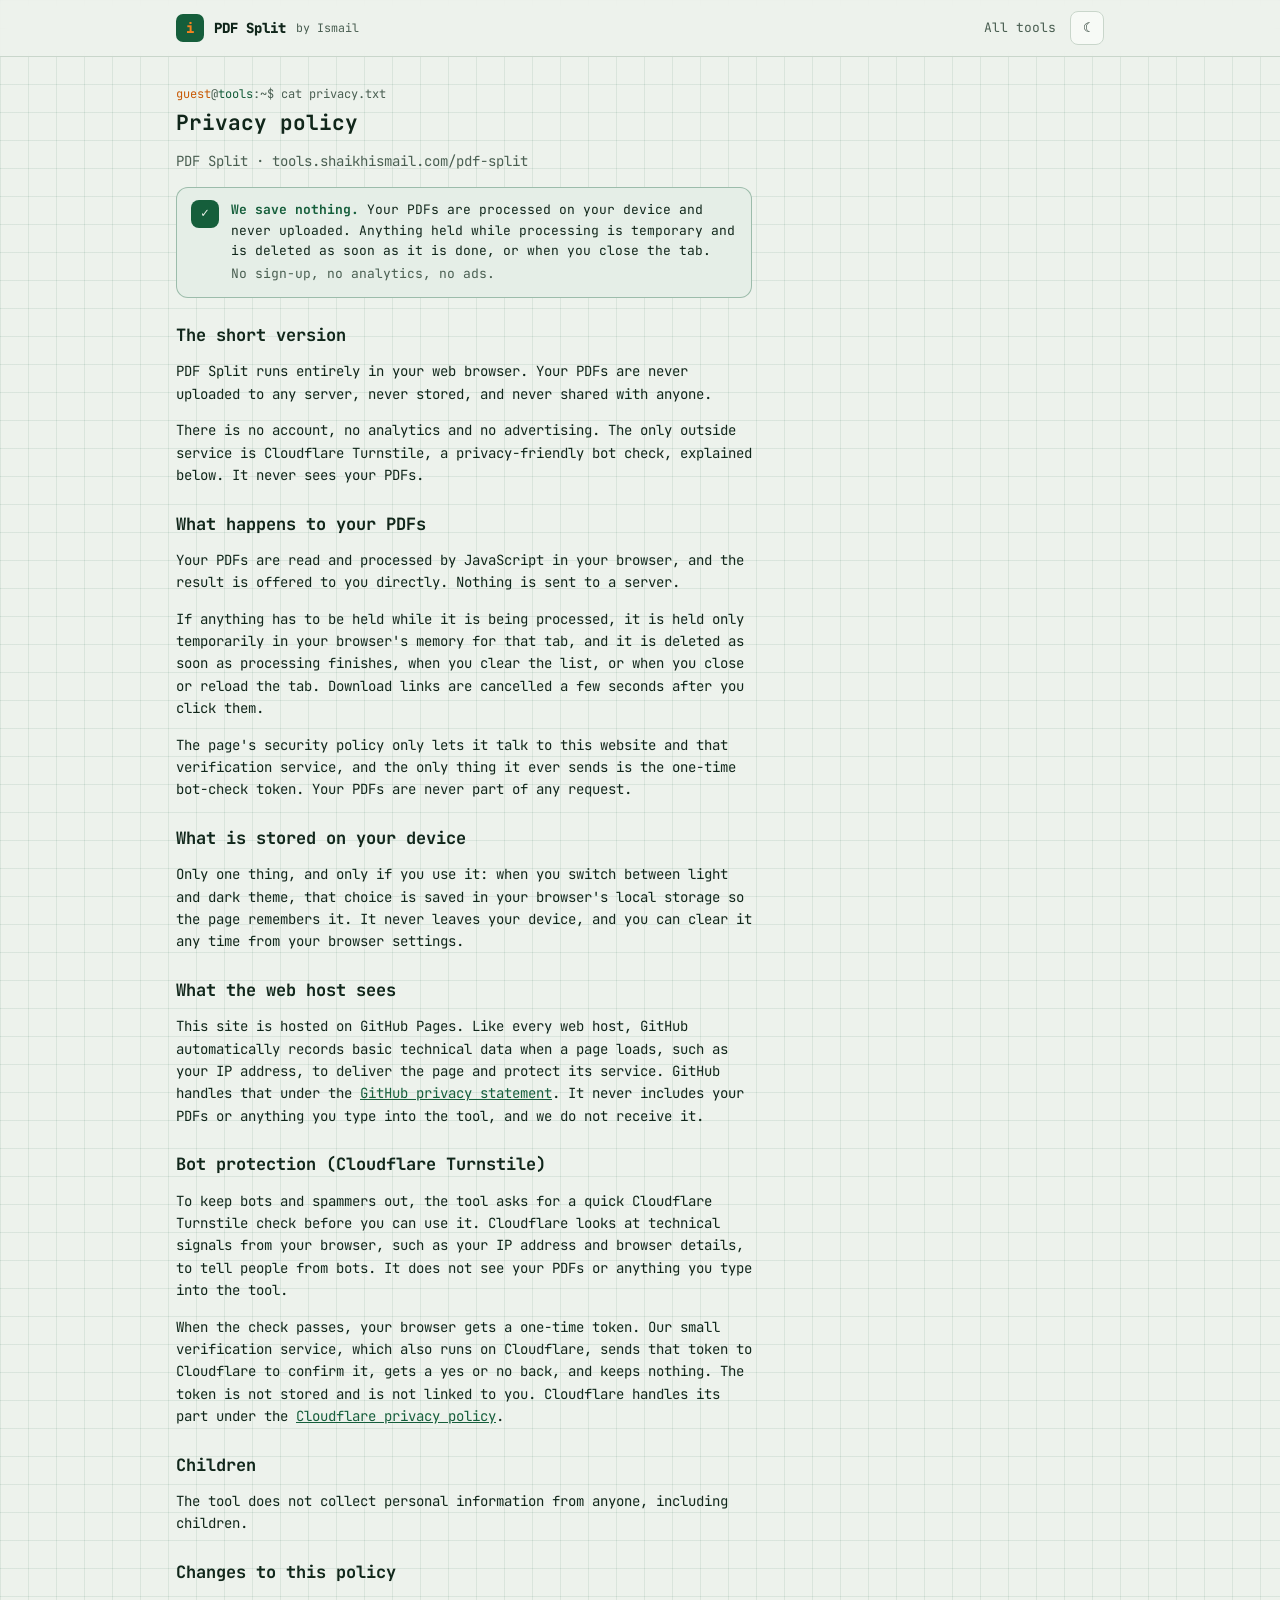
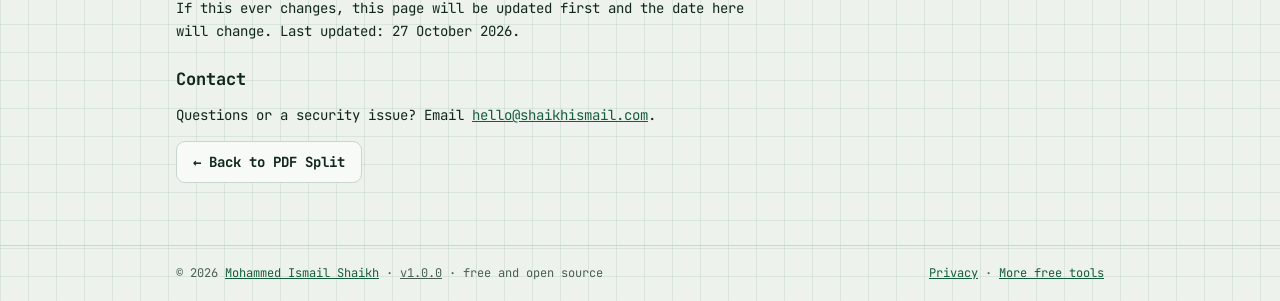
==== public/privacy.html @ 9765d932 "Start PDF Split" ====
<!doctype html>
<html lang="en">
<head>
<meta charset="utf-8">
<meta http-equiv="Content-Security-Policy" content="default-src 'none'; script-src 'self' https://challenges.cloudflare.com; frame-src https://challenges.cloudflare.com; style-src 'self' 'unsafe-inline'; img-src 'self' data: blob:; font-src 'self'; connect-src 'self' https://*.workers.dev; form-action 'none'; base-uri 'none'">
<meta name="referrer" content="strict-origin-when-cross-origin">
<meta name="viewport" content="width=device-width, initial-scale=1">
<title>Privacy — PDF Split</title>
<meta name="description" content="Privacy policy for PDF Split: nothing you use it with is uploaded, saved or tracked.">
<link rel="canonical" href="https://tools.shaikhismail.com/pdf-split/privacy.html">
<link rel="icon" href="data:image/svg+xml,<svg xmlns='http://www.w3.org/2000/svg' viewBox='0 0 100 100'><rect width='100' height='100' rx='22' fill='%23155E3B'/><text x='50' y='68' font-size='58' text-anchor='middle' fill='%23F5821F' font-family='monospace' font-weight='bold'>i</text></svg>">
<link rel="stylesheet" href="assets/css/tool.css?v=1.0.0">
</head>
<body>
<header class="top">
  <div class="wrap">
    <a class="brand" href="https://shaikhismail.com/"><span class="logo">i</span>PDF Split <small>by Ismail</small></a>
    <nav>
      <a class="hide-sm" href="/">All tools</a>
      <button class="theme-btn" id="themeBtn" type="button" aria-label="Toggle theme">☾</button>
    </nav>
  </div>
</header>

<main>
  <div class="wrap">
    <article class="prose">
      <div class="prompt" aria-hidden="true"><span class="u">guest</span>@<span class="d">tools</span>:~$ cat privacy.txt</div>
      <h1>Privacy policy</h1>
      <p class="muted">PDF Split · tools.shaikhismail.com/pdf-split</p>
      <div class="notice" role="note"><span class="ico" aria-hidden="true">✓</span><div><strong>We save nothing.</strong> Your PDFs are processed on your device and never uploaded. Anything held while processing is temporary and is deleted as soon as it is done, or when you close the tab.<p>No sign-up, no analytics, no ads.</p></div></div>
<h2>The short version</h2>
<p>PDF Split runs entirely in your web browser. Your PDFs are never uploaded to any server, never stored, and never shared with anyone.</p>
<p>There is no account, no analytics and no advertising. The only outside service is Cloudflare Turnstile, a privacy-friendly bot check, explained below. It never sees your PDFs.</p>
<h2>What happens to your PDFs</h2>
<p>Your PDFs are read and processed by JavaScript in your browser, and the result is offered to you directly. Nothing is sent to a server.</p>
<p>If anything has to be held while it is being processed, it is held only temporarily in your browser's memory for that tab, and it is deleted as soon as processing finishes, when you clear the list, or when you close or reload the tab. Download links are cancelled a few seconds after you click them.</p>
<p>The page's security policy only lets it talk to this website and that verification service, and the only thing it ever sends is the one-time bot-check token. Your PDFs are never part of any request.</p>
<h2>What is stored on your device</h2>
<p>Only one thing, and only if you use it: when you switch between light and dark theme, that choice is saved in your browser's local storage so the page remembers it. It never leaves your device, and you can clear it any time from your browser settings.</p>
<h2>What the web host sees</h2>
<p>This site is hosted on GitHub Pages. Like every web host, GitHub automatically records basic technical data when a page loads, such as your IP address, to deliver the page and protect its service. GitHub handles that under the <a href="https://docs.github.com/en/site-policy/privacy-policies/github-general-privacy-statement" rel="noopener">GitHub privacy statement</a>. It never includes your PDFs or anything you type into the tool, and we do not receive it.</p>
<h2>Bot protection (Cloudflare Turnstile)</h2>
<p>To keep bots and spammers out, the tool asks for a quick Cloudflare Turnstile check before you can use it. Cloudflare looks at technical signals from your browser, such as your IP address and browser details, to tell people from bots. It does not see your PDFs or anything you type into the tool.</p>
<p>When the check passes, your browser gets a one-time token. Our small verification service, which also runs on Cloudflare, sends that token to Cloudflare to confirm it, gets a yes or no back, and keeps nothing. The token is not stored and is not linked to you. Cloudflare handles its part under the <a href="https://www.cloudflare.com/privacypolicy/" rel="noopener">Cloudflare privacy policy</a>.</p>
<h2>Children</h2>
<p>The tool does not collect personal information from anyone, including children.</p>
<h2>Changes to this policy</h2>
<p>If this ever changes, this page will be updated first and the date here will change. Last updated: 27 October 2026.</p>
<h2>Contact</h2>
<p>Questions or a security issue? Email <a href="mailto:hello@shaikhismail.com">hello@shaikhismail.com</a>.</p>
      <p><a class="btn" href="./">← Back to PDF Split</a></p>
    </article>
  </div>
</main>

<footer class="foot">
  <div class="wrap">
    <span>&copy; <span id="yr">2026</span> <a href="https://shaikhismail.com/">Mohammed Ismail Shaikh</a> · <a class="ver" id="ver" href="https://github.com/mdism/pdf-split/blob/main/CHANGELOG.md" target="_blank" rel="noopener" title="What changed in this version">v1.0.0</a> · free and open source</span>
    <span><a href="privacy.html">Privacy</a> · <a href="/">More free tools</a></span>
  </div>
</footer>

<script src="assets/js/common.js?v=1.0.0"></script>
</body>
</html>
---- public/assets/css/tool.css ----
/* Shared styles for the shaikhismail.com free tools.
   Same tokens as the main site: sage paper + forest ink, mint in dark mode, orange for actions. */

/* Font is served from this site (no Google Fonts), so no visitor data goes to a third party. */
@font-face { font-family: 'JetBrains Mono'; font-style: normal; font-weight: 400; font-display: swap; src: url('../fonts/jetbrains-mono-latin-400-normal.woff2') format('woff2'); }
@font-face { font-family: 'JetBrains Mono'; font-style: normal; font-weight: 500; font-display: swap; src: url('../fonts/jetbrains-mono-latin-500-normal.woff2') format('woff2'); }
@font-face { font-family: 'JetBrains Mono'; font-style: normal; font-weight: 700; font-display: swap; src: url('../fonts/jetbrains-mono-latin-700-normal.woff2') format('woff2'); }
@font-face { font-family: 'JetBrains Mono'; font-style: normal; font-weight: 800; font-display: swap; src: url('../fonts/jetbrains-mono-latin-800-normal.woff2') format('woff2'); }

/* ============ TOKENS ============ */
:root {
  --bg:        #EDF2EC;
  --bg-alt:    #E2EADF;
  --surface:   #F7FAF6;
  --ink:       #10261A;
  --ink-soft:  #4A5F52;
  --line:      #C9D6CB;
  --green:     #155E3B;
  --green-2:   #1F8A57;
  --orange:    #C85A06;
  --orange-ink:#FFFFFF;
  --danger:    #B42318;
  --grid:      rgba(21, 94, 59, .09);
  --font:      'JetBrains Mono', ui-monospace, 'SFMono-Regular', Menlo, Consolas, 'DejaVu Sans Mono', monospace;
  color-scheme: light;
}
@media (prefers-color-scheme: dark) {
  :root:not([data-theme="light"]) {
    --bg:        #0E1A14;
    --bg-alt:    #12221A;
    --surface:   #152A1F;
    --ink:       #E3EFE6;
    --ink-soft:  #93AB9C;
    --line:      #25402F;
    --green:     #5FD39A;
    --green-2:   #3FB57C;
    --orange:    #FF9A3D;
    --orange-ink:#1A0F05;
    --danger:    #FF8A7A;
    --grid:      rgba(95, 211, 154, .07);
    color-scheme: dark;
  }
}
:root[data-theme="dark"] {
  --bg:        #0E1A14;
  --bg-alt:    #12221A;
  --surface:   #152A1F;
  --ink:       #E3EFE6;
  --ink-soft:  #93AB9C;
  --line:      #25402F;
  --green:     #5FD39A;
  --green-2:   #3FB57C;
  --orange:    #FF9A3D;
  --orange-ink:#1A0F05;
  --danger:    #FF8A7A;
  --grid:      rgba(95, 211, 154, .07);
  color-scheme: dark;
}

/* ============ BASE ============ */
*, *::before, *::after { box-sizing: border-box; }
html { -webkit-text-size-adjust: 100%; }
body {
  margin: 0; min-height: 100vh; display: flex; flex-direction: column;
  font-family: var(--font); font-size: 14px; line-height: 1.6;
  color: var(--ink); background-color: var(--bg);
  background-image: linear-gradient(var(--grid) 1px, transparent 1px), linear-gradient(90deg, var(--grid) 1px, transparent 1px);
  background-size: 28px 28px;
}
a { color: var(--green); }
h1, h2, h3 { line-height: 1.25; margin: 0 0 .4em; }
.wrap { width: 100%; max-width: 960px; margin: 0 auto; padding: 0 16px; }
.muted { color: var(--ink-soft); }
.sr-only { position: absolute; width: 1px; height: 1px; overflow: hidden; clip: rect(0 0 0 0); white-space: nowrap; }
:focus-visible { outline: 2px solid var(--orange); outline-offset: 2px; }

/* ============ HEADER / FOOTER ============ */
.top { border-bottom: 1px solid var(--line); background: color-mix(in srgb, var(--bg) 88%, transparent); backdrop-filter: blur(6px); position: sticky; top: 0; z-index: 10; }
.top .wrap { display: flex; align-items: center; justify-content: space-between; gap: 12px; height: 56px; }
.brand { display: flex; align-items: center; gap: 10px; text-decoration: none; color: var(--ink); font-weight: 800; }
.brand .logo { width: 28px; height: 28px; border-radius: 7px; background: #155E3B; color: #F5821F; display: grid; place-items: center; font-weight: 800; }
.brand small { font-weight: 400; color: var(--ink-soft); }
.top nav { display: flex; align-items: center; gap: 14px; font-size: 13px; }
.top nav a { text-decoration: none; color: var(--ink-soft); }
.top nav a:hover { color: var(--green); }
.theme-btn { border: 1px solid var(--line); background: var(--surface); color: var(--ink); border-radius: 8px; width: 34px; height: 34px; cursor: pointer; font: inherit; }
main { flex: 1; padding: 28px 0 48px; }
.foot { border-top: 1px solid var(--line); padding: 18px 0; font-size: 12px; color: var(--ink-soft); }
.foot .wrap { display: flex; flex-wrap: wrap; justify-content: space-between; gap: 8px; }

/* ============ PAGE PIECES ============ */
.prompt { font-size: 12px; color: var(--ink-soft); margin-bottom: 6px; }
.prompt .u { color: var(--orange); } .prompt .d { color: var(--green); }
.lead { color: var(--ink-soft); margin: 0 0 22px; max-width: 64ch; }
.card { background: var(--surface); border: 1px solid var(--line); border-radius: 12px; padding: 18px; }
.stack > * + * { margin-top: 16px; }
.grid-2 { display: grid; grid-template-columns: repeat(auto-fit, minmax(260px, 1fr)); gap: 16px; }
.notice { display: flex; gap: 12px; align-items: flex-start; background: color-mix(in srgb, var(--green) 8%, var(--surface)); border: 1px solid color-mix(in srgb, var(--green) 35%, transparent); border-radius: 12px; padding: 12px 14px; font-size: 13px; max-width: 72ch; }
.notice .ico { flex: none; width: 28px; height: 28px; border-radius: 8px; display: grid; place-items: center; background: var(--green); color: var(--bg); font-weight: 800; }
.notice strong { color: var(--green); }
.notice p { margin: 2px 0 0; color: var(--ink-soft); }
.gate { display: flex; flex-wrap: wrap; gap: 8px 16px; align-items: center; background: var(--surface); border: 1px dashed var(--line); border-radius: 12px; padding: 12px 14px; }
.gate .gate-title { font-size: 13px; font-weight: 700; }
.gate .gate-state { font-size: 12px; color: var(--ink-soft); flex-basis: 100%; }
.gate .gate-widget { min-height: 65px; }
[data-gated].locked { opacity: .45; filter: grayscale(.4); pointer-events: none; user-select: none; }
.ver { color: inherit; }
.prose { max-width: 72ch; }
.prose h2 { font-size: 17px; margin-top: 1.6em; }
.prose li + li { margin-top: 4px; }

/* Drop zone */
.drop { display: block; border: 2px dashed var(--line); border-radius: 12px; padding: 28px 16px; text-align: center; cursor: pointer; background: var(--surface); transition: border-color .15s, background .15s; }
.drop:hover, .drop.over { border-color: var(--green); background: color-mix(in srgb, var(--green) 6%, var(--surface)); }
.drop strong { display: block; font-size: 15px; }
.drop input { position: absolute; width: 1px; height: 1px; opacity: 0; }

/* Form controls */
label.f { display: block; font-size: 12px; color: var(--ink-soft); margin-bottom: 4px; }
input[type=number], input[type=text], select {
  width: 100%; font: inherit; color: var(--ink); background: var(--bg); border: 1px solid var(--line);
  border-radius: 8px; padding: 8px 10px; min-height: 38px;
}
input[type=range] { width: 100%; accent-color: var(--green); }
.row { display: flex; flex-wrap: wrap; gap: 12px; align-items: end; }
.row > * { flex: 1 1 140px; }
.seg { display: inline-flex; border: 1px solid var(--line); border-radius: 9px; overflow: hidden; flex-wrap: wrap; }
.seg button { font: inherit; font-size: 13px; border: 0; background: var(--surface); color: var(--ink); padding: 7px 14px; cursor: pointer; }
.seg button + button { border-left: 1px solid var(--line); }
.seg button[aria-pressed=true] { background: var(--green); color: var(--bg); }

.btn { font: inherit; font-weight: 700; border: 1px solid var(--line); background: var(--surface); color: var(--ink); border-radius: 9px; padding: 9px 16px; cursor: pointer; text-decoration: none; display: inline-flex; align-items: center; gap: 6px; }
.btn:hover { border-color: var(--green); }
.btn.primary { background: var(--orange); border-color: var(--orange); color: var(--orange-ink); }
.btn.primary:hover { filter: brightness(1.07); }
.btn:disabled { opacity: .5; cursor: not-allowed; }
.btn.small { padding: 5px 10px; font-size: 12px; font-weight: 500; }
.actions { display: flex; flex-wrap: wrap; gap: 10px; }

/* Result lists */
.list { list-style: none; margin: 0; padding: 0; }
.item { display: flex; align-items: center; gap: 12px; padding: 10px 0; border-top: 1px solid var(--line); }
.item:first-child { border-top: 0; }
.item .thumb { width: 52px; height: 52px; object-fit: cover; border-radius: 8px; border: 1px solid var(--line); flex: none; background: var(--bg-alt); }
.item .info { flex: 1; min-width: 0; }
.item .name { font-weight: 700; overflow: hidden; text-overflow: ellipsis; white-space: nowrap; }
.item .meta { font-size: 12px; color: var(--ink-soft); }
.good { color: var(--green); font-weight: 700; }
.warn { color: var(--orange); font-weight: 700; }
.err  { color: var(--danger); }

/* Stat tiles and tables */
.stats { display: grid; grid-template-columns: repeat(auto-fit, minmax(150px, 1fr)); gap: 12px; }
.stat { background: var(--bg); border: 1px solid var(--line); border-radius: 10px; padding: 12px; }
.stat .k { font-size: 12px; color: var(--ink-soft); }
.stat .v { font-size: 20px; font-weight: 800; font-variant-numeric: tabular-nums; }
.stat.hl .v { color: var(--green); }
.table-wrap { overflow-x: auto; }
table { border-collapse: collapse; width: 100%; font-size: 13px; font-variant-numeric: tabular-nums; }
th, td { text-align: right; padding: 7px 10px; border-bottom: 1px solid var(--line); white-space: nowrap; }
th:first-child, td:first-child { text-align: left; }
th { color: var(--ink-soft); font-weight: 500; }

.tabs { display: flex; gap: 6px; margin-bottom: 16px; flex-wrap: wrap; }
.tabs button { font: inherit; border: 1px solid var(--line); background: var(--surface); color: var(--ink); border-radius: 999px; padding: 6px 16px; cursor: pointer; }
.tabs button[aria-selected=true] { background: var(--green); border-color: var(--green); color: var(--bg); }
[hidden] { display: none !important; }

@media (max-width: 560px) {
  .top nav .hide-sm { display: none; }
  .brand small { display: none; }
}

/* ============ TOOLS INDEX (tools.shaikhismail.com) ============ */
.tools-grid { display: grid; grid-template-columns: repeat(auto-fill, minmax(250px, 1fr)); gap: 16px; }
.tool { display: flex; flex-direction: column; gap: 10px; background: var(--surface); border: 1px solid var(--line); border-radius: 12px; padding: 16px; color: var(--ink); text-decoration: none; transition: border-color .15s, transform .15s; }
a.tool:hover { border-color: var(--green); transform: translateY(-2px); }
.tool .ico { width: 40px; height: 40px; border-radius: 10px; display: grid; place-items: center; background: color-mix(in srgb, var(--green) 14%, transparent); color: var(--green); font-weight: 800; font-size: 15px; }
.tool h2 { margin: 0; font-size: 16px; }
.tool p { margin: 0; font-size: 13px; color: var(--ink-soft); flex: 1; }
.tool .meta { display: flex; justify-content: space-between; gap: 10px; font-size: 12px; color: var(--ink-soft); }
.tool .go { color: var(--orange); font-weight: 700; }
.tool.soon { border-style: dashed; }
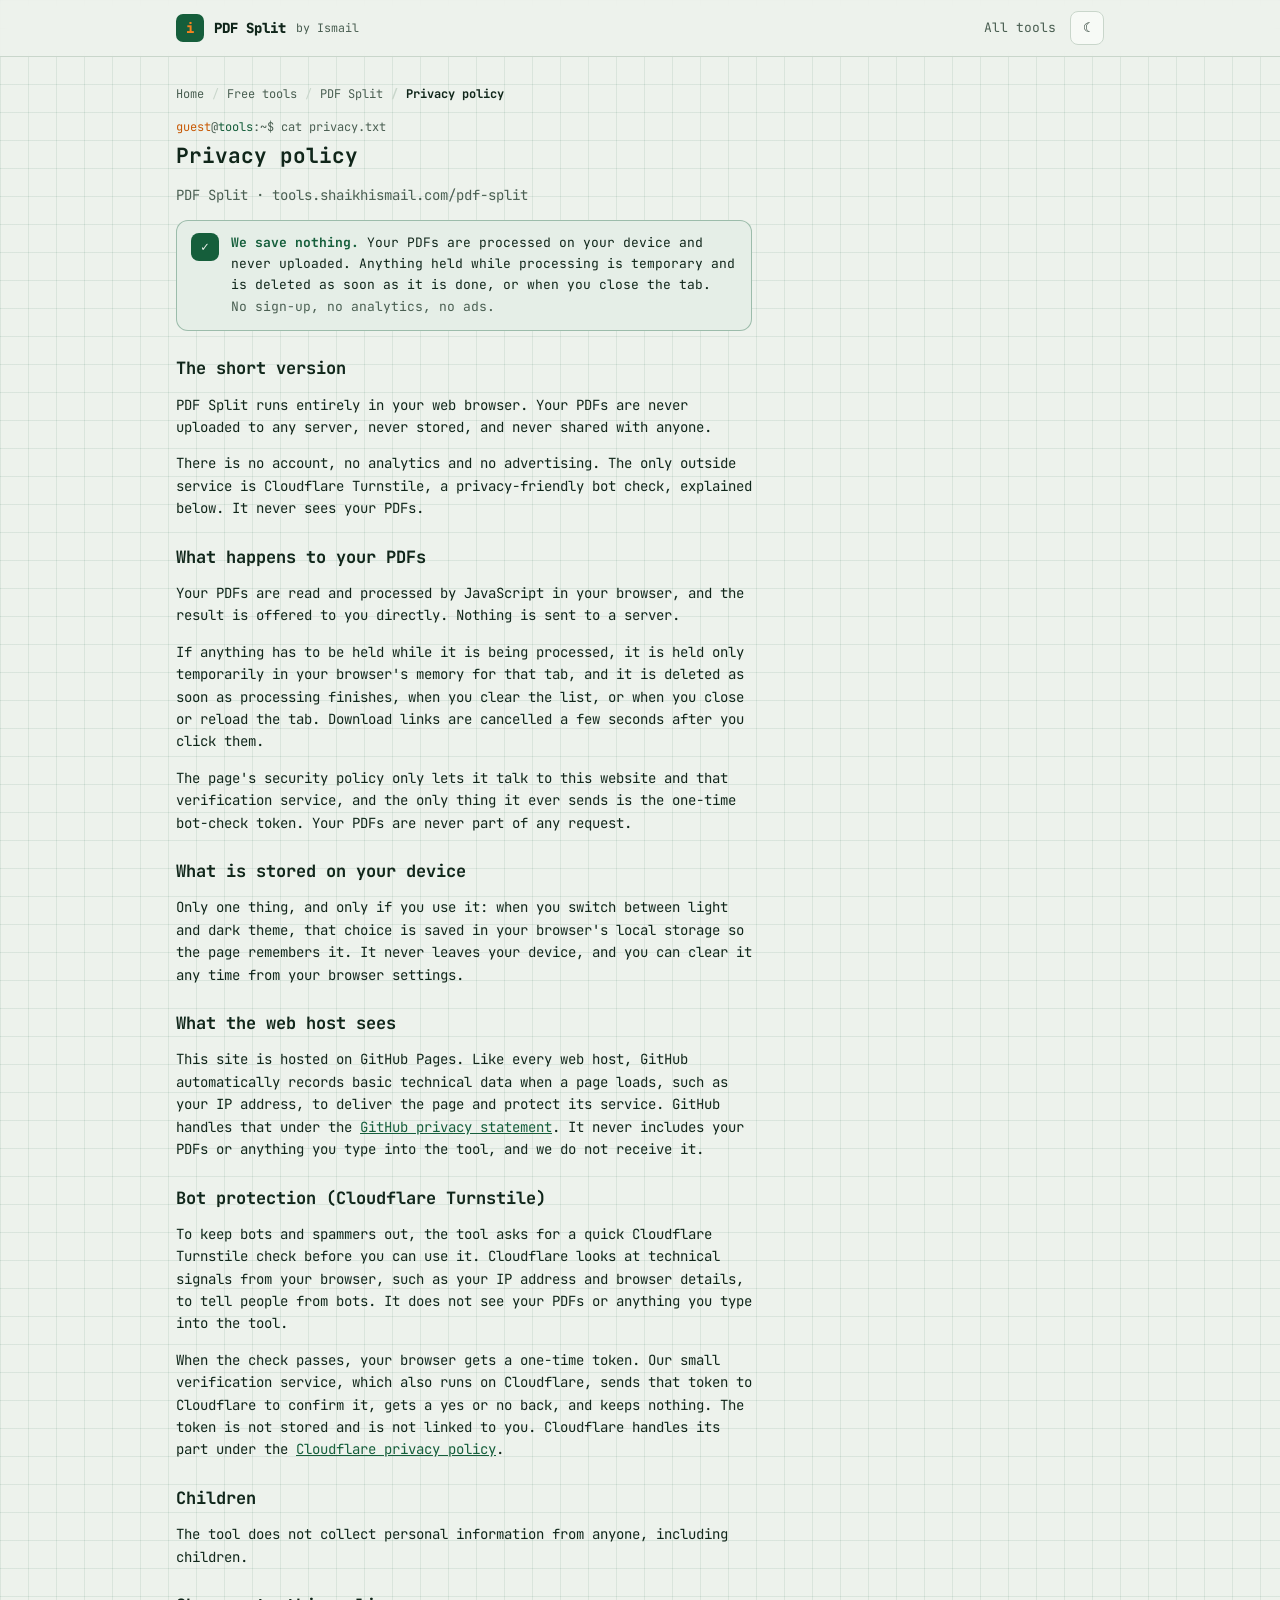
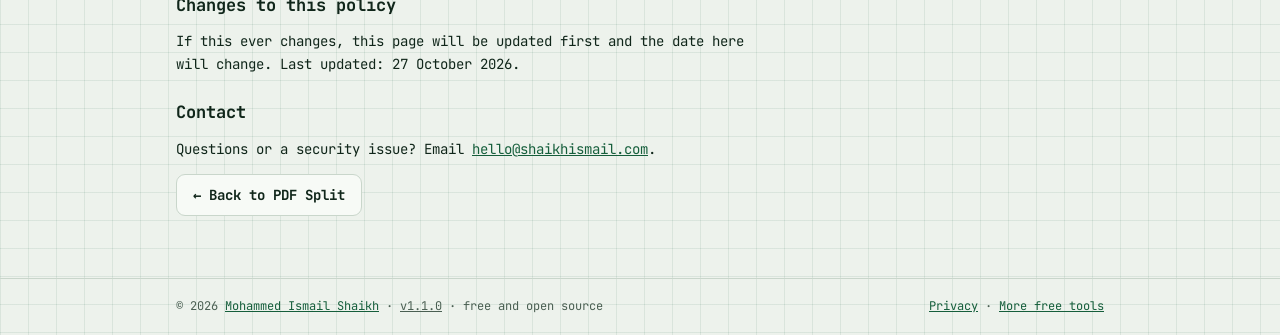
==== commit ea4d827c: "updated" ====
--- a/public/privacy.html
+++ b/public/privacy.html
@@ -5,11 +5,27 @@
 <meta http-equiv="Content-Security-Policy" content="default-src 'none'; script-src 'self' https://challenges.cloudflare.com; frame-src https://challenges.cloudflare.com; style-src 'self' 'unsafe-inline'; img-src 'self' data: blob:; font-src 'self'; connect-src 'self' https://*.workers.dev; form-action 'none'; base-uri 'none'">
 <meta name="referrer" content="strict-origin-when-cross-origin">
 <meta name="viewport" content="width=device-width, initial-scale=1">
-<title>Privacy — PDF Split</title>
+<!-- seo -->
+<title>Privacy policy: PDF Split</title>
 <meta name="description" content="Privacy policy for PDF Split: nothing you use it with is uploaded, saved or tracked.">
+<meta name="robots" content="index, follow">
 <link rel="canonical" href="https://tools.shaikhismail.com/pdf-split/privacy.html">
+<meta name="author" content="Mohammed Ismail Shaikh">
+<meta name="theme-color" content="#155E3B">
+<meta property="og:type" content="website">
+<meta property="og:site_name" content="Free tools by Ismail Shaikh">
+<meta property="og:locale" content="en_IN">
+<meta property="og:url" content="https://tools.shaikhismail.com/pdf-split/privacy.html">
+<meta property="og:title" content="Privacy policy: PDF Split">
+<meta property="og:description" content="Privacy policy for PDF Split: nothing you use it with is uploaded, saved or tracked.">
+<meta property="og:image" content="https://tools.shaikhismail.com/pdf-split/assets/og.png">
+<meta property="og:image:width" content="1200">
+<meta property="og:image:height" content="630">
+<meta name="twitter:card" content="summary_large_image">
+<script type="application/ld+json">{"@context":"https://schema.org","@graph":[{"@type":"BreadcrumbList","itemListElement":[{"@type":"ListItem","position":1,"name":"Home","item":"https://shaikhismail.com/"},{"@type":"ListItem","position":2,"name":"Free tools","item":"https://tools.shaikhismail.com/"},{"@type":"ListItem","position":3,"name":"PDF Split","item":"https://tools.shaikhismail.com/pdf-split/"},{"@type":"ListItem","position":4,"name":"Privacy policy","item":"https://tools.shaikhismail.com/pdf-split/privacy.html"}]}]}</script>
+<!-- /seo -->
 <link rel="icon" href="data:image/svg+xml,<svg xmlns='http://www.w3.org/2000/svg' viewBox='0 0 100 100'><rect width='100' height='100' rx='22' fill='%23155E3B'/><text x='50' y='68' font-size='58' text-anchor='middle' fill='%23F5821F' font-family='monospace' font-weight='bold'>i</text></svg>">
-<link rel="stylesheet" href="assets/css/tool.css?v=1.0.0">
+<link rel="stylesheet" href="assets/css/tool.css?v=1.1.0">
 </head>
 <body>
 <header class="top">
@@ -24,6 +40,9 @@
 
 <main>
   <div class="wrap">
+<!-- crumbs -->
+    <nav class="crumbs" aria-label="Breadcrumb"><ol><li><a href="https://shaikhismail.com/">Home</a></li><li><a href="/">Free tools</a></li><li><a href="/pdf-split/">PDF Split</a></li><li aria-current="page">Privacy policy</li></ol></nav>
+<!-- /crumbs -->
     <article class="prose">
       <div class="prompt" aria-hidden="true"><span class="u">guest</span>@<span class="d">tools</span>:~$ cat privacy.txt</div>
       <h1>Privacy policy</h1>
@@ -56,11 +75,11 @@
 
 <footer class="foot">
   <div class="wrap">
-    <span>&copy; <span id="yr">2026</span> <a href="https://shaikhismail.com/">Mohammed Ismail Shaikh</a> · <a class="ver" id="ver" href="https://github.com/mdism/pdf-split/blob/main/CHANGELOG.md" target="_blank" rel="noopener" title="What changed in this version">v1.0.0</a> · free and open source</span>
+    <span>&copy; <span id="yr">2026</span> <a href="https://shaikhismail.com/">Mohammed Ismail Shaikh</a> · <a class="ver" id="ver" href="https://github.com/mdism/pdf-split/blob/main/CHANGELOG.md" target="_blank" rel="noopener" title="What changed in this version">v1.1.0</a> · free and open source</span>
     <span><a href="privacy.html">Privacy</a> · <a href="/">More free tools</a></span>
   </div>
 </footer>
 
-<script src="assets/js/common.js?v=1.0.0"></script>
+<script src="assets/js/common.js?v=1.1.0"></script>
 </body>
 </html>
--- a/public/assets/css/tool.css
+++ b/public/assets/css/tool.css
@@ -116,8 +116,8 @@
 .drop input { position: absolute; width: 1px; height: 1px; opacity: 0; }
 
 /* Form controls */
-label.f { display: block; font-size: 12px; color: var(--ink-soft); margin-bottom: 4px; }
-input[type=number], input[type=text], select {
+label.f, div.f { display: block; font-size: 12px; color: var(--ink-soft); margin-bottom: 4px; }
+input[type=number], input[type=text], input[type=date], input[type=time], input[type=password], select {
   width: 100%; font: inherit; color: var(--ink); background: var(--bg); border: 1px solid var(--line);
   border-radius: 8px; padding: 8px 10px; min-height: 38px;
 }
@@ -181,3 +181,46 @@
 .tool .meta { display: flex; justify-content: space-between; gap: 10px; font-size: 12px; color: var(--ink-soft); }
 .tool .go { color: var(--orange); font-weight: 700; }
 .tool.soon { border-style: dashed; }
+
+/* ============ BREADCRUMB ============ */
+.crumbs ol { list-style: none; margin: 0 0 14px; padding: 0; display: flex; flex-wrap: wrap; gap: 4px 0; font-size: 12px; color: var(--ink-soft); }
+.crumbs li + li::before { content: '/'; margin: 0 8px; color: var(--line); }
+.crumbs a { color: var(--ink-soft); text-decoration: none; }
+.crumbs a:hover { color: var(--green); text-decoration: underline; }
+.crumbs [aria-current] { color: var(--ink); font-weight: 700; }
+
+/* ============ INPUT → PROCESS → OUTPUT ============ */
+.flow { display: grid; grid-template-columns: 1fr auto 1fr auto 1fr; align-items: stretch; gap: 8px; margin: 0 0 18px; max-width: 840px; padding: 0; list-style: none; }
+.flow li { background: var(--surface); border: 1px solid var(--line); border-radius: 10px; padding: 10px 12px; font-size: 13px; }
+.flow li.arrow { background: none; border: 0; padding: 0; display: grid; place-items: center; color: var(--orange); font-weight: 800; font-size: 18px; }
+.flow b { display: block; font-size: 11px; letter-spacing: .06em; text-transform: uppercase; color: var(--green); margin-bottom: 2px; }
+@media (max-width: 640px) {
+  .flow { grid-template-columns: 1fr; gap: 4px; }
+  .flow li.arrow { transform: rotate(90deg); height: 18px; }
+}
+
+/* ============ FAQ ============ */
+.faq h2 { font-size: 16px; margin-bottom: 8px; }
+.faq details { border-top: 1px solid var(--line); padding: 10px 0; }
+.faq details:first-of-type { border-top: 0; }
+.faq summary { cursor: pointer; font-weight: 700; }
+.faq details p { margin: 6px 0 0; color: var(--ink-soft); max-width: 72ch; }
+
+/* ============ PAGE / IMAGE GRID (PDF to Image, Image to PDF) ============ */
+.tiles { display: grid; grid-template-columns: repeat(auto-fill, minmax(150px, 1fr)); gap: 12px; list-style: none; margin: 0; padding: 0; }
+.tile { position: relative; display: flex; flex-direction: column; gap: 6px; background: var(--bg); border: 1px solid var(--line); border-radius: 10px; padding: 8px; }
+.tile.dragging { opacity: .4; }
+.tile.drop-before { box-shadow: -4px 0 0 var(--orange); }
+.tile .pic { aspect-ratio: 3 / 4; display: grid; place-items: center; background: var(--bg-alt); border-radius: 6px; overflow: hidden; cursor: grab; }
+.tile .pic img { max-width: 100%; max-height: 100%; object-fit: contain; transition: transform .2s; }
+.tile .num { z-index: 1; position: absolute; top: 12px; left: 12px; background: var(--green); color: var(--bg); font-size: 11px; font-weight: 800; border-radius: 6px; padding: 1px 7px; }
+.tile .name { font-size: 12px; overflow: hidden; text-overflow: ellipsis; white-space: nowrap; }
+.tile .meta { font-size: 11px; color: var(--ink-soft); }
+.tile .tools { display: flex; gap: 4px; flex-wrap: wrap; }
+.tile .tools .btn { flex: 1 1 auto; justify-content: center; padding: 4px 6px; }
+.progress { height: 6px; border-radius: 3px; background: var(--bg-alt); overflow: hidden; }
+.progress > span { display: block; height: 100%; width: 0; background: var(--green); transition: width .2s; }
+.check { display: flex; gap: 8px; align-items: center; font-size: 13px; }
+.big { font-size: 22px; font-weight: 800; line-height: 1.35; color: var(--green); margin: 0; }
+.stat .v { overflow-wrap: anywhere; }
+@media (max-width: 560px) { .stat .v { font-size: 17px; } }
